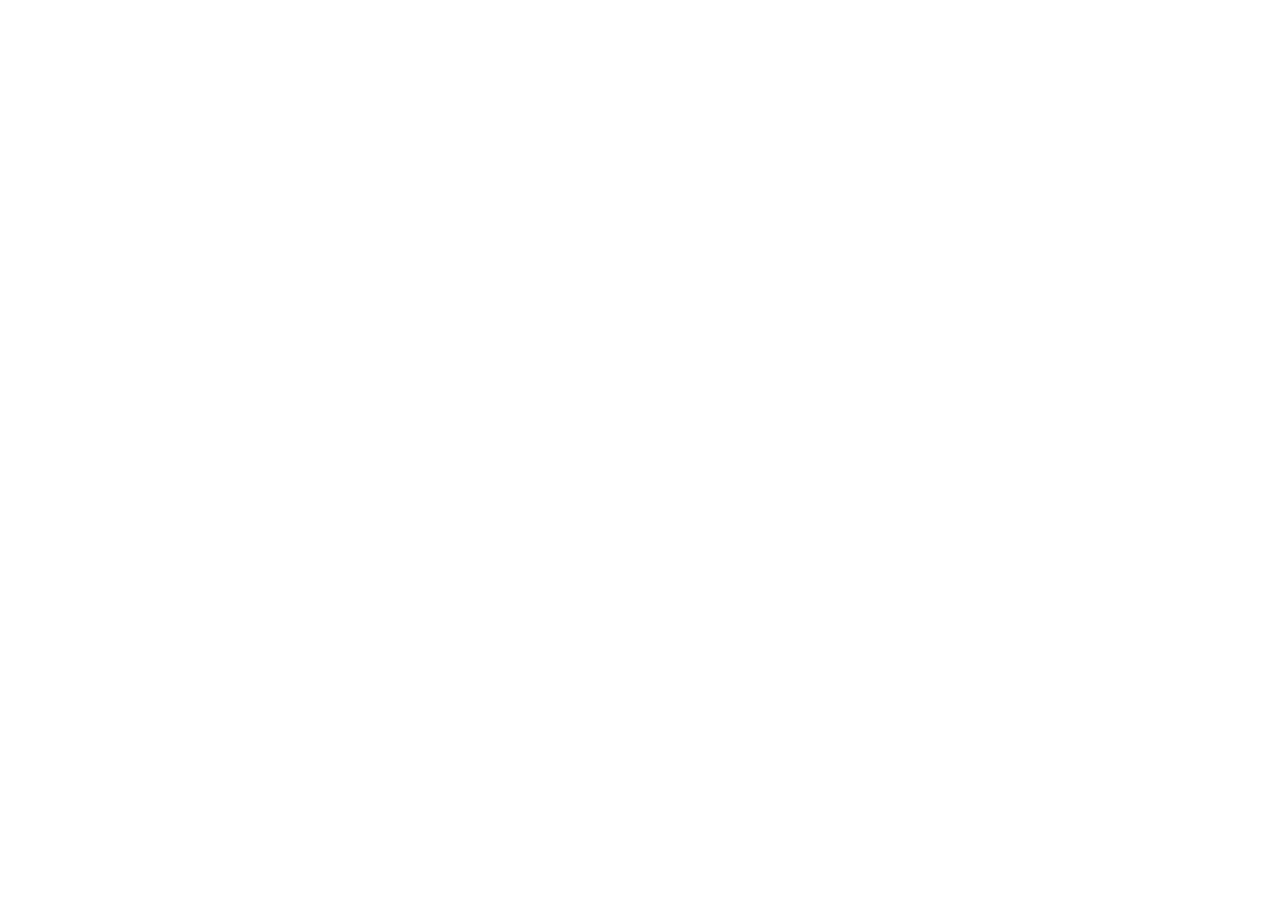
==== index.html @ 51d11a30 "Update index.html" ====
<!DOCTYPE html>

<html>
	<head>
		<meta charset="utf-8">
		<meta http-equiv="refresh" content="0;url=http://140.109.21.185" />
		<title> Kinship Face @ Academia Sinica </title>
	</head>
	<body>
		<h1> </h1>
	</body>
</html>
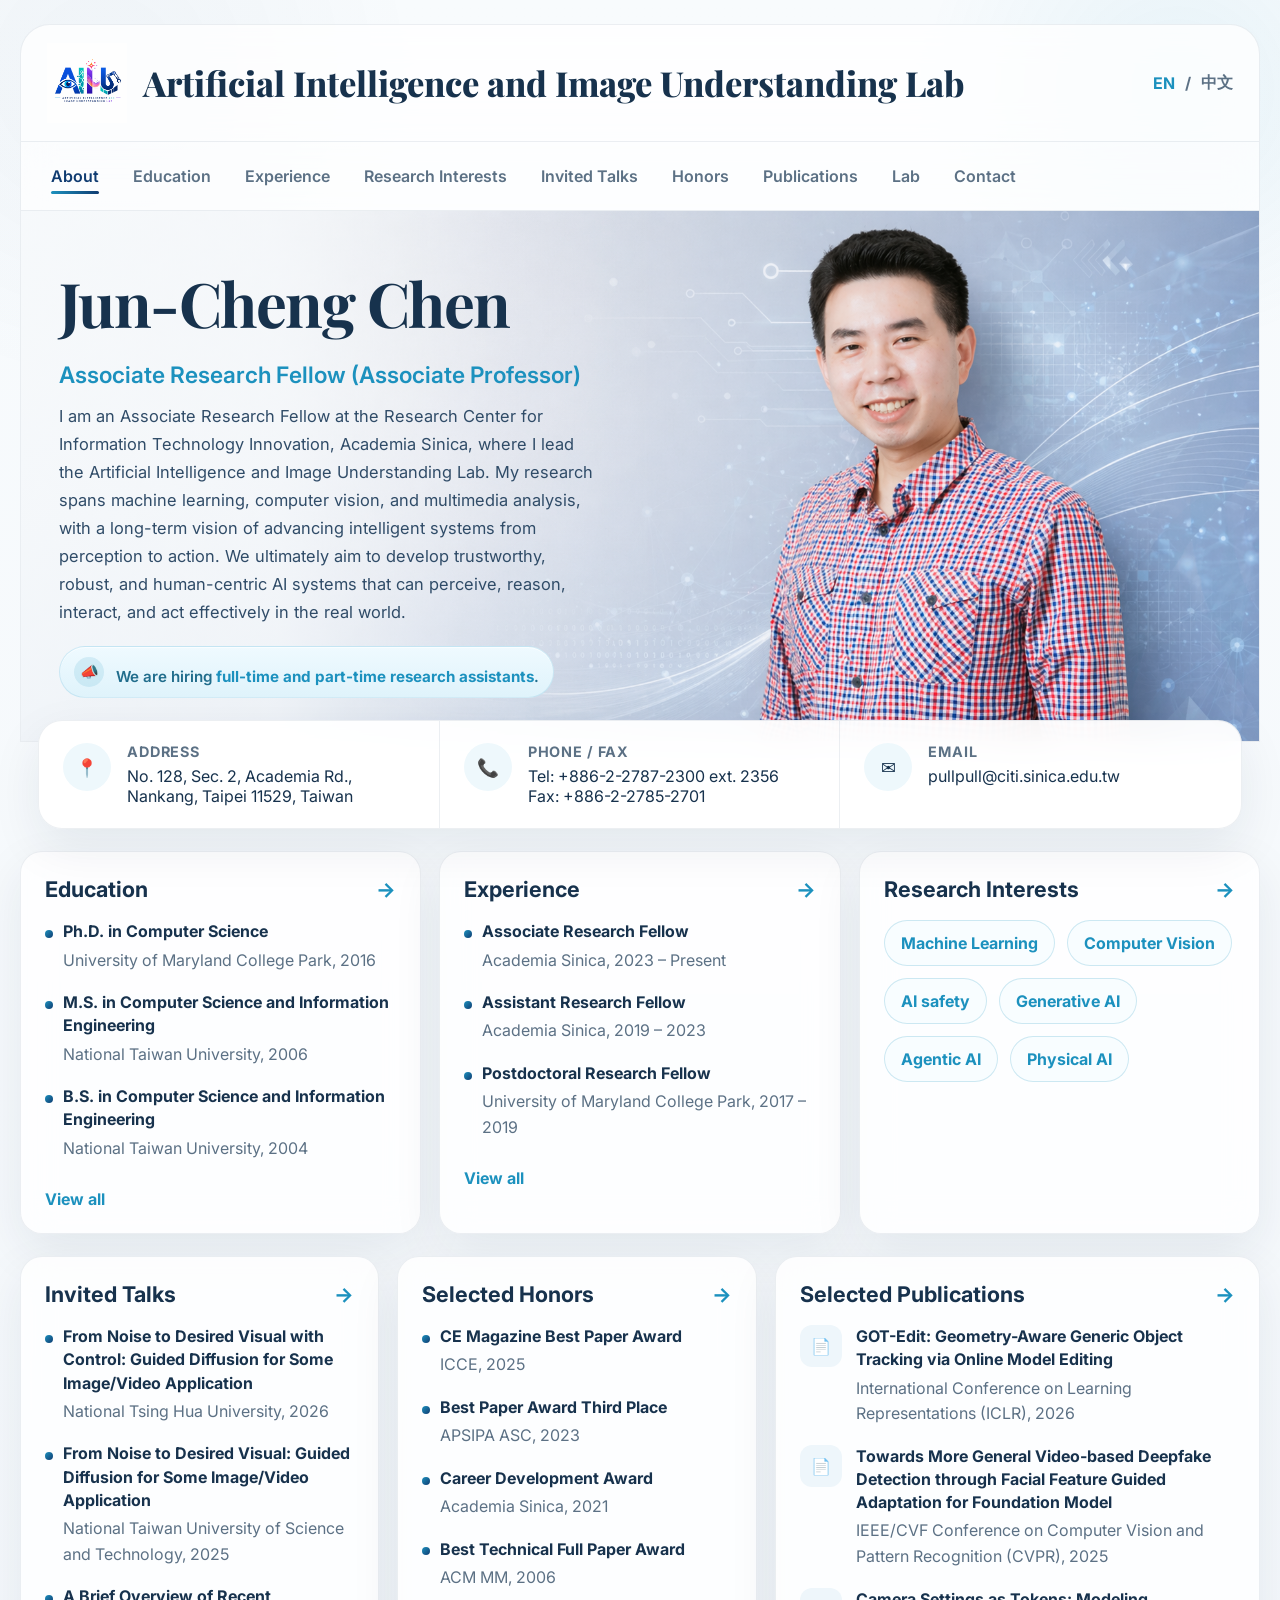
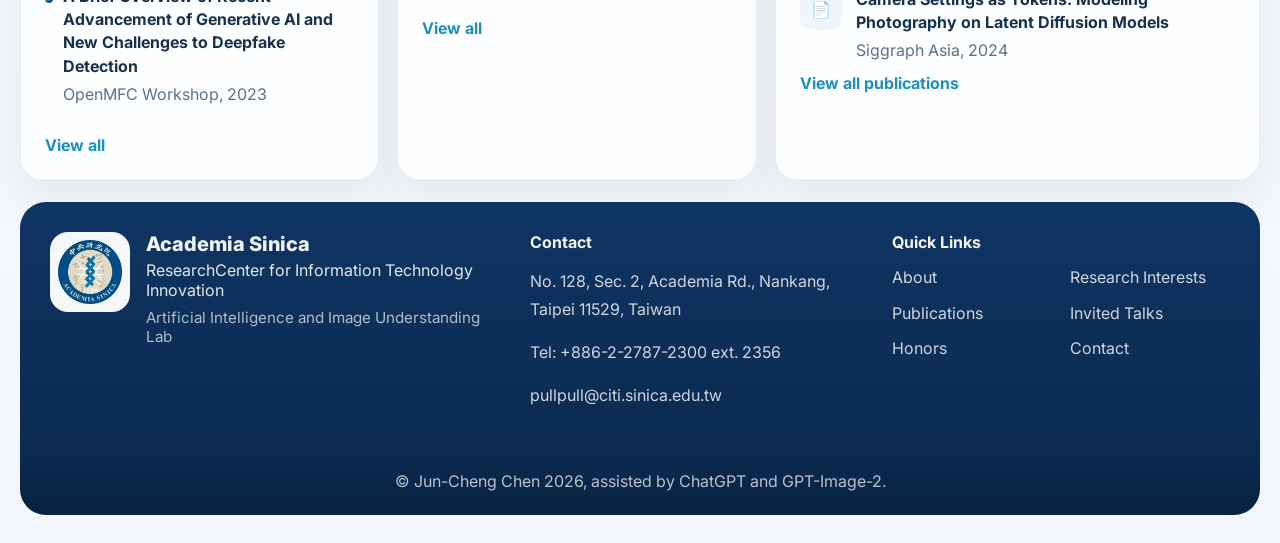
==== commit 09dc9fe0: "Add files via upload" ====
--- a/index.html
+++ b/index.html
@@ -1,12 +1,266 @@
 <!DOCTYPE html>
-
-<html>
-	<head>
-		<meta charset="utf-8">
-		<meta http-equiv="refresh" content="0;url=http://140.109.21.185" />
-		<title> Kinship Face @ Academia Sinica </title>
-	</head>
-	<body>
-		<h1> </h1>
-	</body>
+<html lang="en">
+<head>
+  <meta charset="UTF-8" />
+  <meta name="viewport" content="width=device-width, initial-scale=1.0" />
+  <title>Chen, Jun-Cheng | Academia Sinica</title>
+  <meta name="description" content="Modern academic homepage redesign for Chen, Jun-Cheng, Academia Sinica." />
+  <link rel="preconnect" href="https://fonts.googleapis.com">
+  <link rel="preconnect" href="https://fonts.gstatic.com" crossorigin>
+  <link href="https://fonts.googleapis.com/css2?family=Inter:wght@400;500;600;700;800&family=Playfair+Display:wght@700;800&display=swap" rel="stylesheet">
+  <link rel="stylesheet" href="styles.css" />
+</head>
+<body>
+  <div class="page-bg"></div>
+
+  <div class="site-shell">
+    <header class="topbar">
+      <a class="brand" href="#">
+        <img src="AIIU_logo.png"  alt="Academia Sinica logo" class="brand-logo" />
+        <div class="brand-text">
+          <!-- <div class="brand-title">Jun-Cheng Chen</div> -->
+          <div class="brand-title">Artificial Intelligence and Image Understanding Lab</div>
+        </div>
+      </a>
+
+      <div class="topbar-actions">
+        <div class="lang-switch" aria-label="Language switch">
+          <a href="#" class="active">EN</a>
+          <span>/</span>
+          <a href="#">中文</a>
+        </div>
+      </div>
+    </header>
+
+    <nav class="navbar">
+      <button class="nav-toggle" aria-label="Toggle navigation">☰</button>
+      <div class="nav-links">
+        <a href="#about" class="active">About</a>
+        <a href="#education">Education</a>
+        <a href="#experience">Experience</a>
+        <a href="#research">Research Interests</a>
+        <a href="#talks">Invited Talks</a>
+        <a href="#honors">Honors</a>
+        <a href="#publications">Publications</a>
+        <a href="https://aiiu-lab.github.io/">Lab</a>
+        <a href="#contact">Contact</a>
+      </div>
+    </nav>
+
+    <main>
+      <section id="about" class="hero-banner">
+        <img src="banner.png" alt="Banner portrait of Chen, Jun-Cheng" class="hero-banner-image" />
+          <div class="hero-overlay">
+
+          <h1>Jun-Cheng Chen</h1>
+          <br>
+          <p class="hero-role">Associate Research Fellow (Associate Professor)</p>
+          <p class="hero-text">
+           I am an Associate Research Fellow at the Research Center for Information Technology Innovation, 
+           Academia Sinica, where I lead the Artificial Intelligence and Image Understanding Lab. 
+           My research spans machine learning, computer vision, and multimedia analysis, with a long-term
+            vision of advancing intelligent systems from perception to action. We ultimately aim to develop trustworthy, robust, 
+            and human-centric AI systems that can perceive, reason, interact, and act effectively in the real world.
+          </p>
+           
+          <br>
+          <div class="announcement">
+            <span class="announcement-icon">📣</span>
+            <span>We are hiring <a href="https://www.citi.sinica.edu.tw/main/recruit-assistants" class="more-link">full-time and part-time research assistants</a>.</span>
+          </div>
+          <!--
+          <div class="hero-actions">
+            <a class="btn btn-primary" href="#publications">View Publications</a>
+            <a class="btn btn-secondary" href="#">Download CV</a>
+            <a class="btn btn-secondary" href="#contact">Contact</a>
+          </div>
+         -->
+        </div>
+      </section>
+
+      <section class="contact-strip" id="contact">
+        <div class="contact-item">
+          <div class="icon">📍</div>
+          <div>
+            <div class="contact-label">Address</div>
+            <div>No. 128, Sec. 2, Academia Rd., Nankang, Taipei 11529, Taiwan</div>
+          </div>
+        </div>
+
+        <div class="contact-item">
+          <div class="icon">📞</div>
+          <div>
+            <div class="contact-label">Phone / Fax</div>
+            <div>Tel: +886-2-2787-2300 ext. 2356</div>
+            <div>Fax: +886-2-2785-2701</div>
+          </div>
+        </div>
+
+        <div class="contact-item">
+          <div class="icon">✉️</div>
+          <div>
+            <div class="contact-label">Email</div>
+            <div><a href="mailto:pullpull@citi.sinica.edu.tw">pullpull@citi.sinica.edu.tw</a></div>
+          </div>
+        </div>
+      </section>
+
+      <section class="card-grid three-up">
+        <article class="card" id="education">
+          <div class="card-head">
+            <h2>Education</h2>
+            <span class="card-arrow">→</span>
+          </div>
+          <ul class="timeline">
+            <li><strong>Ph.D. in Computer Science</strong><span>University of Maryland College Park, 2016</span></li>
+            <li><strong>M.S. in Computer Science and Information Engineering</strong><span>National Taiwan University, 2006</span></li>
+            <li><strong>B.S. in Computer Science and Information Engineering</strong><span>National Taiwan University, 2004</span></li>
+          </ul>
+          <a href="https://homepage.citi.sinica.edu.tw/pages/pullpull/education_en.html" class="more-link">View all</a>
+        </article>
+
+        <article class="card" id="experience">
+          <div class="card-head">
+            <h2>Experience</h2>
+            <span class="card-arrow">→</span>
+          </div>
+          <ul class="timeline">
+            <li><strong>Associate Research Fellow</strong><span>Academia Sinica, 2023 – Present</span></li>
+            <li><strong>Assistant Research Fellow</strong><span>Academia Sinica, 2019 – 2023</span></li>
+            <li><strong>Postdoctoral Research Fellow</strong><span>University of Maryland College Park, 2017 – 2019</span></li>
+          </ul>
+          <a href="https://homepage.citi.sinica.edu.tw/pages/pullpull/experience_en.html" class="more-link">View all</a>
+        </article>
+
+        <article class="card" id="research">
+          <div class="card-head">
+            <h2>Research Interests</h2>
+            <span class="card-arrow">→</span>
+          </div>
+          <div class="tag-list">
+            <span class="tag">Machine Learning</span>
+            <span class="tag">Computer Vision</span>
+            <span class="tag">AI safety</span>
+            <span class="tag">Generative AI</span>
+            <span class="tag">Agentic AI</span>
+            <span class="tag">Physical AI</span>
+          </div>
+        </article>
+      </section>
+
+      <section class="card-grid lower-grid">
+        <article class="card" id="talks">
+          <div class="card-head">
+            <h2>Invited Talks</h2>
+            <span class="card-arrow">→</span>
+          </div>
+          <ul class="bullet-list">
+            <li>
+              <strong>From Noise to Desired Visual with Control: Guided Diffusion for Some Image/Video Application</strong>
+              <span>National Tsing Hua University, 2026</span>
+            </li>
+            <li>
+              <strong>From Noise to Desired Visual: Guided Diffusion for Some Image/Video Application</strong>
+              <span>National Taiwan University of Science and Technology, 2025</span>
+            </li>
+            <li>
+              <strong>A Brief Overview of Recent Advancement of Generative AI and New Challenges to Deepfake Detection</strong>
+              <span><a href="https://mfc.nist.gov/OpenMFC2023workshop/#Agenda">OpenMFC Workshop</a>, 2023</span>
+            </li>
+
+          </ul>
+          <a href="https://homepage.citi.sinica.edu.tw/pages/pullpull/invited_talk_en.html" class="more-link">View all</a>
+        </article>
+
+        <article class="card" id="honors">
+          <div class="card-head">
+            <h2>Selected Honors</h2>
+            <span class="card-arrow">→</span>
+          </div>
+          <ul class="bullet-list">
+            <li><strong>CE Magazine Best Paper Award</strong><span>ICCE, 2025</span></li>
+            <li><strong>Best Paper Award Third Place</strong><span>APSIPA ASC, 2023</span></li>
+            <li><strong>Career Development Award</strong><span>Academia Sinica, 2021</span></li>
+            <li><strong>Best Technical Full Paper Award</strong><span>ACM MM, 2006</span></li>
+          </ul>
+          <a href="https://homepage.citi.sinica.edu.tw/pages/pullpull/honors_en.html" class="more-link">View all</a>
+        </article>
+
+        <article class="card wide-card" id="publications">
+          <div class="card-head">
+            <h2>Selected Publications</h2>
+            <span class="card-arrow">→</span>
+          </div>
+
+          <div class="publication-list">
+            <div class="publication">
+              <div class="pub-icon">📄</div>
+              <div>
+                <strong><a href="https://openreview.net/pdf?id=aVa7etWnwF">GOT-Edit: Geometry-Aware Generic Object Tracking via Online Model Editing</a></strong>
+                <span>International Conference on Learning Representations (ICLR), 2026</span>
+              </div>
+            </div>
+
+            <div class="publication">
+              <div class="pub-icon">📄</div>
+              <div>
+                <strong><a href="https://openaccess.thecvf.com/content/CVPR2025/papers/Han_Towards_More_General_Video-based_Deepfake_Detection_through_Facial_Component_Guided_CVPR_2025_paper.pdf">Towards More General Video-based Deepfake Detection through Facial Feature Guided Adaptation for Foundation Model</a></strong>
+                <span>IEEE/CVF Conference on Computer Vision and Pattern Recognition (CVPR), 2025</span>
+              </div>
+            </div>
+
+            <div class="publication">
+              <div class="pub-icon">📄</div>
+              <div>
+                <strong><a href="https://dl.acm.org/doi/pdf/10.1145/3680528.3687635">Camera Settings as Tokens: Modeling Photography on Latent Diffusion Models</a></strong>
+                <span>Siggraph Asia, 2024</span>
+              </div>
+            </div>
+          </div>
+
+          <!--<a href="#" class="more-link">View all publications</a>-->
+          <a href="https://homepage.citi.sinica.edu.tw/pages/pullpull/publications_en.html" class="more-link">View all publications</a>
+        </article>
+      </section>
+    </main>
+
+    <footer class="footer">
+      <div class="footer-brand">
+        <div class="footer-logo-wrap">
+          <img src="academia-sinica-logo.png" alt="Academia Sinica logo" class="footer-logo" />
+        </div>
+        <div>
+          <div class="footer-title">Academia Sinica</div>
+          <div class="footer-subtitle">ResearchCenter for Information Technology Innovation</div>
+          <div class="footer-motto">Artificial Intelligence and Image Understanding Lab</div>
+        </div>
+      </div>
+
+      <div class="footer-col">
+        <h3>Contact</h3>
+        <p>No. 128, Sec. 2, Academia Rd., Nankang, Taipei 11529, Taiwan</p>
+        <p>Tel: +886-2-2787-2300 ext. 2356</p>
+        <p><a href="mailto:pullpull@citi.sinica.edu.tw">pullpull@citi.sinica.edu.tw</a></p>
+      </div>
+
+      
+      <div class="footer-col">
+        <h3>Quick Links</h3>
+        <div class="footer-links">
+          <a href="#about">About</a>
+          <a href="#research">Research Interests</a>
+          <a href="#publications">Publications</a>
+          <a href="#talks">Invited Talks</a>
+          <a href="#honors">Honors</a>
+          <a href="#contact">Contact</a>
+        </div>
+      </div>
+    
+    </footer>
+
+    <div class="copyright">© Jun-Cheng Chen 2026, assisted by ChatGPT and GPT-Image-2.</div>
+  </div>
+
+  <script src="script.js"></script>
+</body>
 </html>
--- a/styles.css
+++ b/styles.css
@@ -0,0 +1,650 @@
+:root {
+  --bg: #f3f7fb;
+  --surface: rgba(255, 255, 255, 0.78);
+  --surface-strong: #ffffff;
+  --text: #17324d;
+  --muted: #5c7185;
+  --line: rgba(18, 55, 94, 0.08);
+  --primary: #103c71;
+  --primary-2: #1c91be;
+  --accent: #e6f7fc;
+  --shadow: 0 18px 50px rgba(15, 41, 68, 0.08);
+  --radius-xl: 30px;
+  --radius-lg: 26px;
+  --radius-md: 20px;
+  --radius-sm: 14px;
+  --max: 1260px;
+}
+
+* { box-sizing: border-box; }
+
+html { scroll-behavior: smooth; }
+
+body {
+  margin: 0;
+  font-family: "Inter", system-ui, sans-serif;
+  color: var(--text);
+  background: linear-gradient(180deg, #f8fbfd 0%, var(--bg) 100%);
+  position: relative;
+}
+
+.page-bg {
+  position: fixed;
+  inset: 0;
+  pointer-events: none;
+  background:
+    radial-gradient(circle at 92% 10%, rgba(28, 145, 190, 0.08), transparent 18%),
+    radial-gradient(circle at 8% 8%, rgba(16, 60, 113, 0.04), transparent 22%);
+}
+
+a {
+  color: inherit;
+  text-decoration: none;
+}
+
+.site-shell {
+  width: min(calc(100% - 40px), var(--max));
+  margin: 24px auto 28px;
+  position: relative;
+  z-index: 1;
+}
+
+.topbar,
+.navbar,
+.contact-strip,
+.card,
+.footer,
+.copyright {
+  backdrop-filter: blur(16px);
+  -webkit-backdrop-filter: blur(16px);
+}
+
+.topbar {
+  display: flex;
+  justify-content: space-between;
+  align-items: center;
+  gap: 24px;
+  padding: 18px 26px;
+  background: var(--surface);
+  border: 1px solid var(--line);
+  border-radius: var(--radius-xl) var(--radius-xl) 0 0;
+}
+
+.brand {
+  display: flex;
+  align-items: center;
+  gap: 16px;
+  min-width: 0;
+}
+
+.brand-logo {
+  width: 80px;
+  height: 80px;
+  object-fit: contain;
+  flex: 0 0 auto;
+}
+
+.brand-title {
+  font-family: "Playfair Display", serif;
+  font-size: clamp(1.8rem, 2.7vw, 2.5rem);
+  font-weight: 800;
+  line-height: 1.05;
+}
+
+.brand-subtitle {
+  margin-top: 4px;
+  color: var(--muted);
+  font-size: 0.98rem;
+}
+
+.topbar-actions {
+  display: flex;
+  align-items: center;
+  gap: 16px;
+}
+
+.lang-switch {
+  display: flex;
+  gap: 10px;
+  align-items: center;
+  color: var(--muted);
+  font-weight: 700;
+}
+
+.lang-switch a.active { color: var(--primary-2); }
+
+.navbar {
+  display: flex;
+  align-items: center;
+  justify-content: space-between;
+  padding: 0 22px;
+  background: rgba(255,255,255,0.72);
+  border-left: 1px solid var(--line);
+  border-right: 1px solid var(--line);
+  border-bottom: 1px solid var(--line);
+}
+
+.nav-toggle {
+  display: none;
+  background: transparent;
+  border: 0;
+  font-size: 1.4rem;
+  cursor: pointer;
+  color: var(--primary);
+  padding: 16px 4px;
+}
+
+.nav-links {
+  display: flex;
+  flex-wrap: wrap;
+  gap: 10px 18px;
+  padding: 10px 0;
+}
+
+.nav-links a {
+  position: relative;
+  padding: 14px 8px;
+  color: var(--muted);
+  font-weight: 600;
+}
+
+.nav-links a:hover,
+.nav-links a.active {
+  color: var(--primary);
+}
+
+.nav-links a.active::after,
+.nav-links a:hover::after {
+  content: "";
+  position: absolute;
+  left: 8px;
+  right: 8px;
+  bottom: 6px;
+  height: 3px;
+  border-radius: 999px;
+  background: linear-gradient(90deg, var(--primary-2), var(--primary));
+}
+
+.hero-banner {
+  position: relative;
+  margin-top: 0;
+  border-left: 1px solid var(--line);
+  border-right: 1px solid var(--line);
+  border-bottom: 1px solid var(--line);
+  background: rgba(255,255,255,0.75);
+  overflow: hidden;
+}
+
+.hero-banner-image {
+  display: block;
+  width: 100%;
+  height: auto;
+}
+
+.hero-overlay {
+  position: absolute;
+  inset: 0;
+  display: flex;
+  flex-direction: column;
+  justify-content: center;
+  width: min(52%, 640px);
+  padding: 36px 38px;
+  background:
+    linear-gradient(90deg, rgba(248,251,253,0.88) 0%, rgba(248,251,253,0.78) 40%, rgba(248,251,253,0.15) 75%, rgba(248,251,253,0) 100%);
+}
+
+.announcement {
+  display: inline-flex;
+  align-items: center;
+  gap: 12px;
+  width: fit-content;
+  background: linear-gradient(180deg, #effaff, #dff3fb);
+  color: #216d8c;
+  padding: 10px 14px;
+  border-radius: 999px;
+  border: 1px solid rgba(28, 145, 190, 0.14);
+  box-shadow: inset 0 1px 0 rgba(255,255,255,0.65);
+  font-weight: 600;
+  font-size: 0.95rem;
+}
+
+.announcement-icon {
+  display: inline-grid;
+  place-items: center;
+  width: 30px;
+  height: 30px;
+  border-radius: 999px;
+  background: rgba(28, 145, 190, 0.12);
+}
+
+.hero-overlay h1 {
+  margin: 18px 0 8px;
+  font-family: "Playfair Display", serif;
+  font-size: clamp(2.2rem, 4.8vw, 4.6rem);
+  line-height: 0.98;
+  letter-spacing: -0.025em;
+}
+
+.hero-role {
+  margin: 0 0 14px;
+  color: var(--primary-2);
+  font-size: clamp(1.02rem, 2vw, 1.42rem);
+  font-weight: 600;
+}
+
+.hero-text {
+  margin: 0;
+  max-width: 540px;
+  color: #304c68;
+  font-size: 1.03rem;
+  line-height: 1.7;
+}
+
+.hero-actions {
+  display: flex;
+  flex-wrap: wrap;
+  gap: 14px;
+  margin-top: 24px;
+}
+
+.btn {
+  display: inline-flex;
+  align-items: center;
+  justify-content: center;
+  min-width: 160px;
+  padding: 13px 18px;
+  border-radius: var(--radius-sm);
+  font-weight: 700;
+  transition: transform 0.16s ease, box-shadow 0.16s ease;
+}
+
+.btn:hover { transform: translateY(-2px); }
+
+.btn-primary {
+  color: #fff;
+  background: linear-gradient(135deg, var(--primary), #0b2f59);
+  box-shadow: 0 10px 24px rgba(16, 60, 113, 0.25);
+}
+
+.btn-secondary {
+  color: var(--primary-2);
+  background: rgba(255,255,255,0.86);
+  border: 1px solid rgba(28, 145, 190, 0.16);
+}
+
+.contact-strip {
+  display: grid;
+  grid-template-columns: repeat(3, 1fr);
+  gap: 0;
+  margin: -22px 18px 0;
+  position: relative;
+  z-index: 5;
+  background: rgba(255,255,255,0.95);
+  border: 1px solid var(--line);
+  border-radius: 24px;
+  box-shadow: var(--shadow);
+  overflow: hidden;
+}
+
+.contact-item {
+  display: flex;
+  gap: 16px;
+  align-items: flex-start;
+  padding: 22px 24px;
+  border-right: 1px solid var(--line);
+}
+
+.contact-item:last-child { border-right: 0; }
+
+.icon {
+  display: inline-grid;
+  place-items: center;
+  width: 48px;
+  height: 48px;
+  flex: 0 0 48px;
+  border-radius: 999px;
+  background: #eef8fc;
+  font-size: 1.1rem;
+}
+
+.contact-label {
+  margin-bottom: 6px;
+  color: var(--muted);
+  font-weight: 700;
+  font-size: 0.9rem;
+  text-transform: uppercase;
+  letter-spacing: 0.06em;
+}
+
+.card-grid {
+  display: grid;
+  gap: 18px;
+  margin-top: 22px;
+}
+
+.three-up { grid-template-columns: repeat(3, 1fr); }
+.lower-grid { grid-template-columns: 1fr 1fr 1.35fr; }
+
+.card {
+  background: rgba(255,255,255,0.82);
+  border: 1px solid var(--line);
+  border-radius: 22px;
+  padding: 24px;
+  box-shadow: var(--shadow);
+}
+
+.card-head {
+  display: flex;
+  justify-content: space-between;
+  align-items: center;
+  margin-bottom: 18px;
+}
+
+.card h2 {
+  margin: 0;
+  font-size: 1.35rem;
+}
+
+.card-arrow {
+  color: var(--primary-2);
+  font-size: 1.3rem;
+  font-weight: 700;
+}
+
+.timeline,
+.bullet-list {
+  list-style: none;
+  padding: 0;
+  margin: 0;
+}
+
+.timeline li,
+.bullet-list li {
+  position: relative;
+  padding-left: 18px;
+  margin-bottom: 18px;
+}
+
+.timeline li::before,
+.bullet-list li::before {
+  content: "";
+  position: absolute;
+  left: 0;
+  top: 0.62rem;
+  width: 8px;
+  height: 8px;
+  border-radius: 999px;
+  background: linear-gradient(135deg, var(--primary-2), var(--primary));
+}
+
+.timeline strong,
+.bullet-list strong,
+.publication strong {
+  display: block;
+  font-size: 1rem;
+  line-height: 1.45;
+}
+
+.timeline span,
+.bullet-list span,
+.publication span {
+  display: block;
+  margin-top: 4px;
+  color: var(--muted);
+  line-height: 1.6;
+}
+
+.tag-list {
+  display: flex;
+  flex-wrap: wrap;
+  gap: 12px;
+}
+
+.tag {
+  display: inline-flex;
+  align-items: center;
+  padding: 12px 16px;
+  border-radius: 999px;
+  border: 1px solid rgba(28, 145, 190, 0.2);
+  background: #f8fdff;
+  color: var(--primary-2);
+  font-weight: 700;
+}
+
+.more-link {
+  display: inline-block;
+  margin-top: 10px;
+  color: var(--primary-2);
+  font-weight: 700;
+}
+
+.publication-list {
+  display: grid;
+  gap: 18px;
+}
+
+.publication {
+  display: grid;
+  grid-template-columns: 42px 1fr;
+  gap: 14px;
+  align-items: start;
+}
+
+.pub-icon {
+  display: grid;
+  place-items: center;
+  width: 42px;
+  height: 42px;
+  border-radius: 12px;
+  background: #eef6fb;
+}
+
+.footer {
+  display: grid;
+  grid-template-columns: 1.35fr 1fr 1fr;
+  gap: 24px;
+  margin-top: 22px;
+  padding: 30px;
+  background: linear-gradient(180deg, #0f3563, #0a2a50);
+  color: rgba(255,255,255,0.94);
+  border-radius: 26px 26px 0 0;
+}
+
+.footer-brand {
+  display: flex;
+  gap: 16px;
+  align-items: flex-start;
+}
+
+.footer-logo-wrap {
+  width: 80px;
+  height: 80px;
+  display: grid;
+  place-items: center;
+  border-radius: 18px;
+  background: rgba(255,255,255,0.96);
+  padding: 8px;
+  flex: 0 0 auto;
+}
+
+.footer-logo {
+  width: 100%;
+  height: 100%;
+  object-fit: contain;
+}
+
+.footer-title {
+  font-size: 1.25rem;
+  font-weight: 800;
+}
+
+.footer-subtitle {
+  margin-top: 4px;
+  opacity: 0.94;
+}
+
+.footer-motto {
+  margin-top: 8px;
+  font-size: 0.95rem;
+  opacity: 0.72;
+}
+
+.footer-col h3 {
+  margin-top: 0;
+  margin-bottom: 12px;
+  font-size: 1rem;
+}
+
+.footer-col p,
+.footer-links a {
+  color: rgba(255,255,255,0.8);
+  line-height: 1.7;
+}
+
+.footer-links {
+  display: grid;
+  grid-template-columns: repeat(2, minmax(0,1fr));
+  gap: 8px 18px;
+}
+
+.copyright {
+  padding: 16px 26px 24px;
+  text-align: center;
+  background: linear-gradient(180deg, #0a2a50, #082240);
+  color: rgba(255,255,255,0.72);
+  border-radius: 0 0 26px 26px;
+}
+
+@media (max-width: 1120px) {
+  .hero-overlay {
+    width: min(58%, 620px);
+    padding: 26px 28px;
+  }
+
+  .contact-strip,
+  .three-up,
+  .lower-grid,
+  .footer {
+    grid-template-columns: 1fr;
+  }
+
+  .contact-item {
+    border-right: 0;
+    border-bottom: 1px solid var(--line);
+  }
+
+  .contact-item:last-child { border-bottom: 0; }
+}
+
+@media (max-width: 860px) {
+  .topbar {
+    align-items: flex-start;
+    flex-direction: column;
+  }
+
+  .hero-banner {
+    min-height: 540px;
+  }
+
+  .hero-banner-image {
+    width: 100%;
+    height: 540px;
+    object-fit: cover;
+    object-position: 76% center;
+  }
+
+  .hero-overlay {
+    width: 100%;
+    padding: 24px 22px;
+    justify-content: flex-start;
+    background:
+      linear-gradient(180deg, rgba(248,251,253,0.94) 0%, rgba(248,251,253,0.84) 55%, rgba(248,251,253,0.20) 100%);
+  }
+
+  .hero-text {
+    max-width: 100%;
+  }
+}
+
+@media (max-width: 760px) {
+  .site-shell {
+    width: min(calc(100% - 18px), var(--max));
+    margin-top: 10px;
+  }
+
+  .topbar {
+    padding: 18px 18px 16px;
+    border-radius: 22px 22px 0 0;
+  }
+
+  .brand {
+    align-items: flex-start;
+  }
+
+  .brand-logo {
+    width: 54px;
+    height: 54px;
+  }
+
+  .navbar {
+    padding: 0 14px;
+  }
+
+  .nav-toggle { display: block; }
+
+  .nav-links {
+    display: none;
+    width: 100%;
+    padding-bottom: 12px;
+    flex-direction: column;
+    gap: 2px;
+  }
+
+  .nav-links.open { display: flex; }
+
+  .hero-banner {
+    min-height: 560px;
+  }
+
+  .hero-banner-image {
+    height: 560px;
+    object-position: 78% center;
+  }
+
+  .announcement {
+    font-size: 0.87rem;
+  }
+
+  .hero-overlay h1 {
+    font-size: 2.45rem;
+  }
+
+  .hero-role {
+    font-size: 1.02rem;
+  }
+
+  .hero-text {
+    font-size: 0.98rem;
+  }
+
+  .btn {
+    min-width: 145px;
+  }
+
+  .contact-strip {
+    margin: -16px 8px 0;
+    border-radius: 20px;
+  }
+
+  .card {
+    padding: 20px;
+  }
+
+  .footer {
+    border-radius: 20px 20px 0 0;
+  }
+
+  .copyright {
+    border-radius: 0 0 20px 20px;
+  }
+}
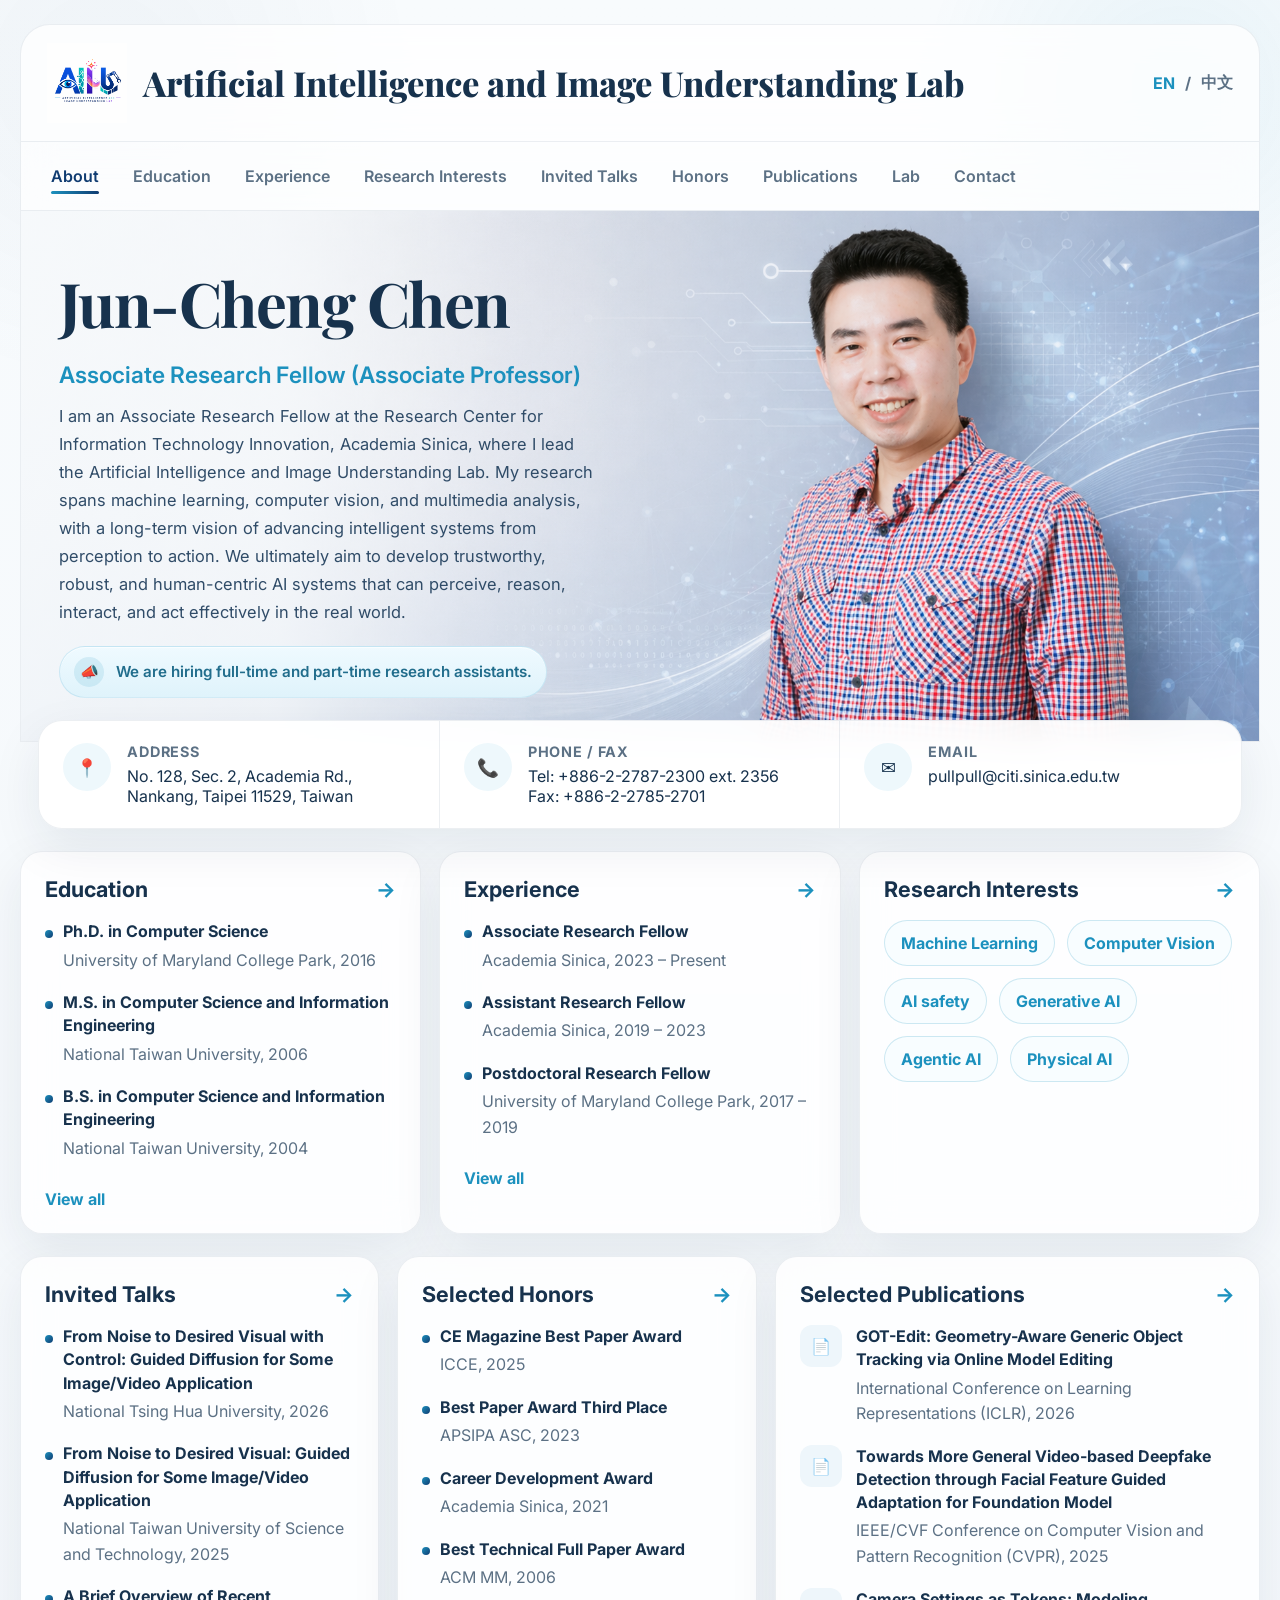
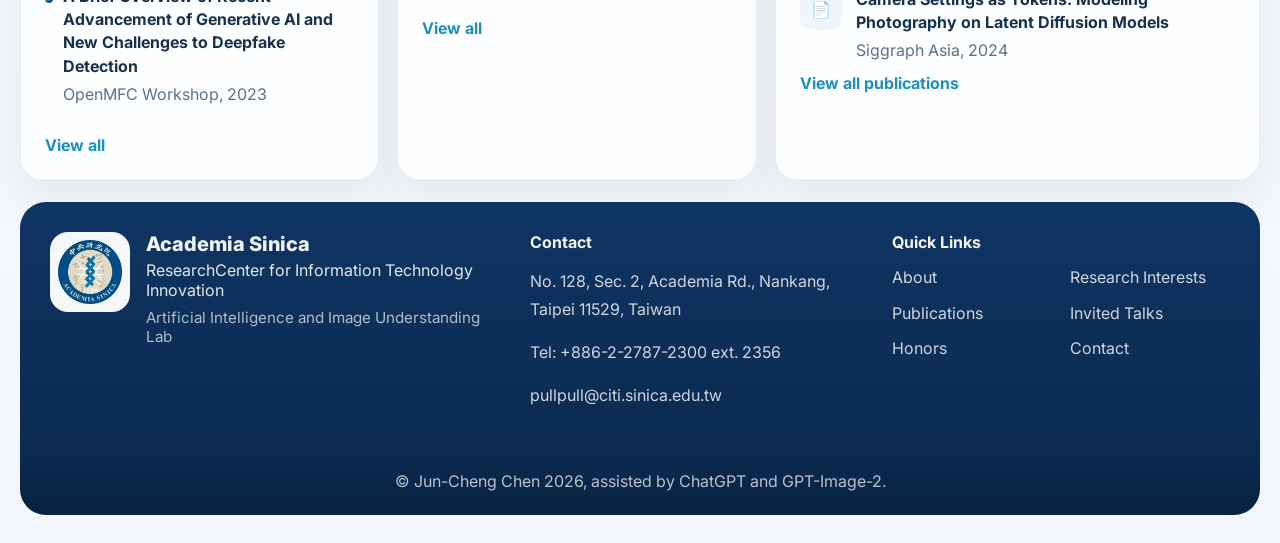
==== commit 9f767d77: "Update index.html" ====
--- a/index.html
+++ b/index.html
@@ -66,7 +66,7 @@
           <br>
           <div class="announcement">
             <span class="announcement-icon">📣</span>
-            <span>We are hiring <a href="https://www.citi.sinica.edu.tw/main/recruit-assistants" class="more-link">full-time and part-time research assistants</a>.</span>
+            <span>We are hiring <a href="https://www.citi.sinica.edu.tw/main/recruit-assistants"><u></u>full-time and part-time research assistants</u></a>.</span>
           </div>
           <!--
           <div class="hero-actions">
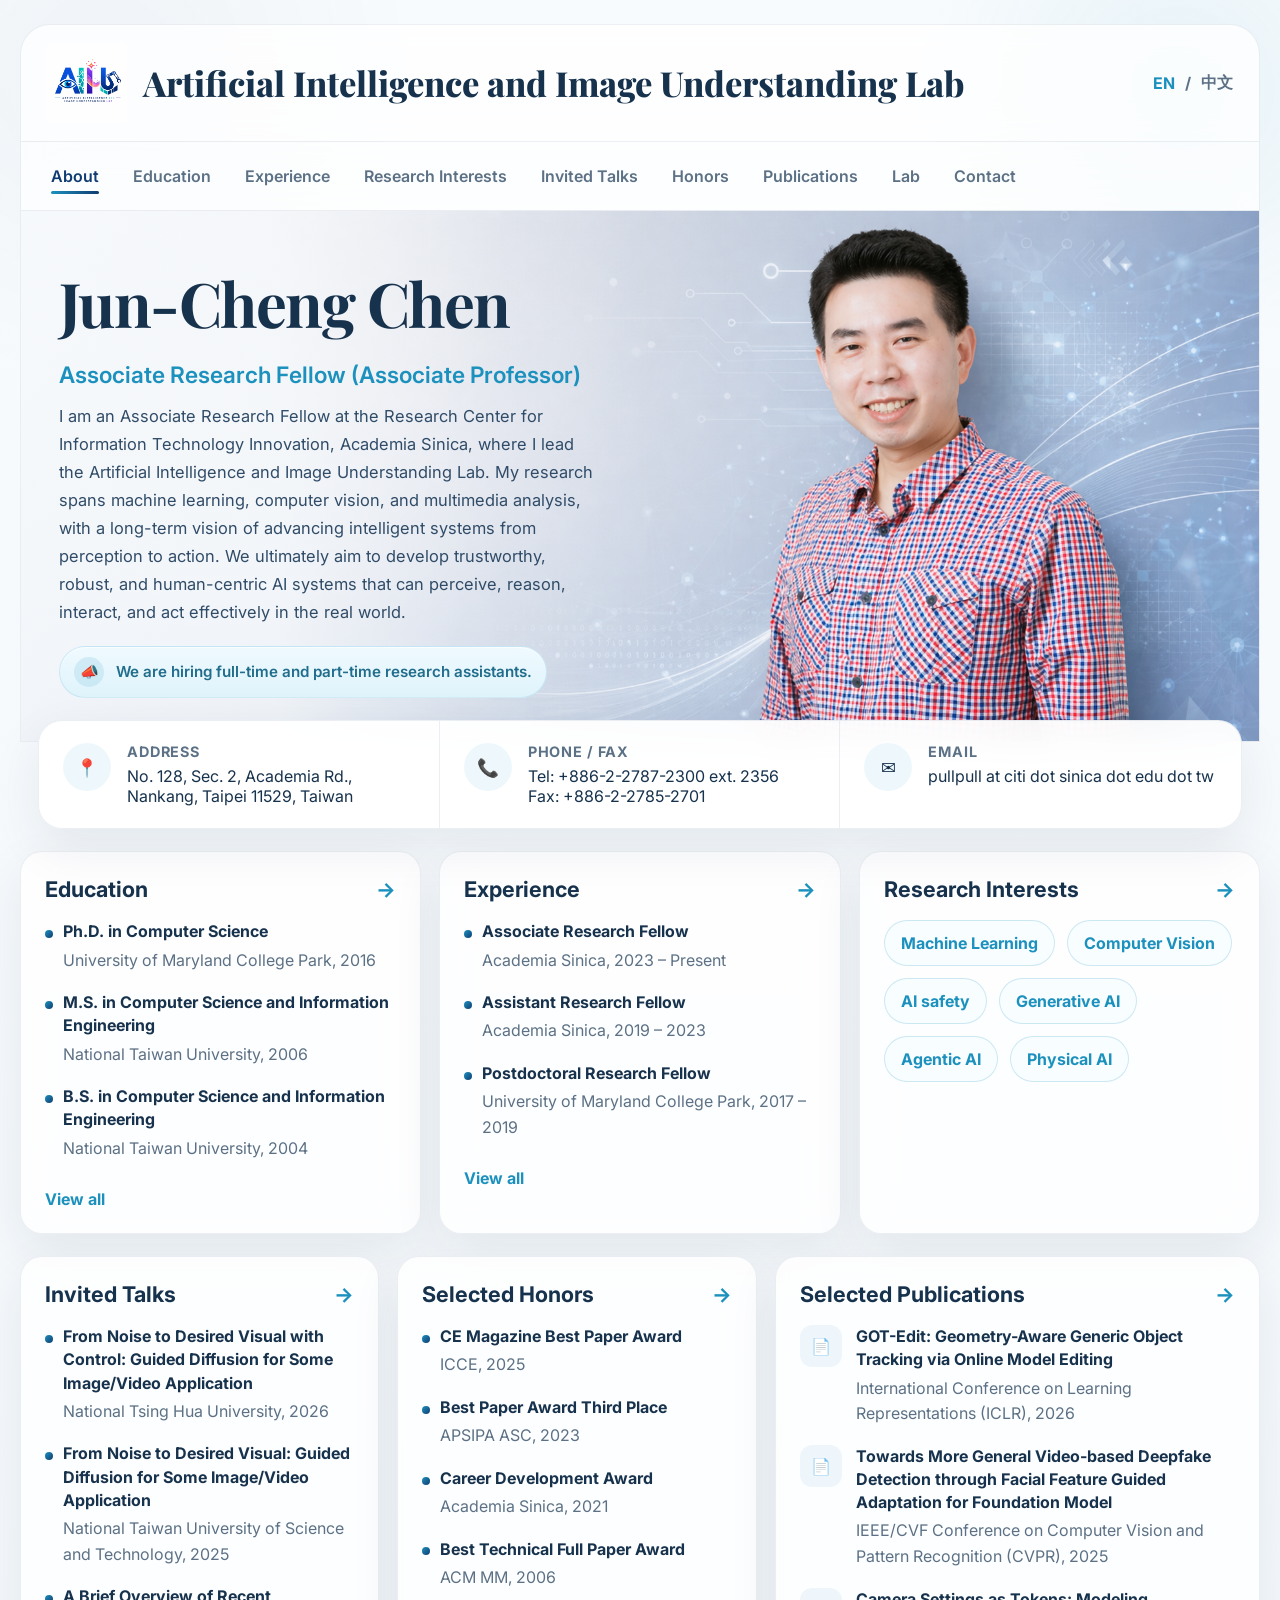
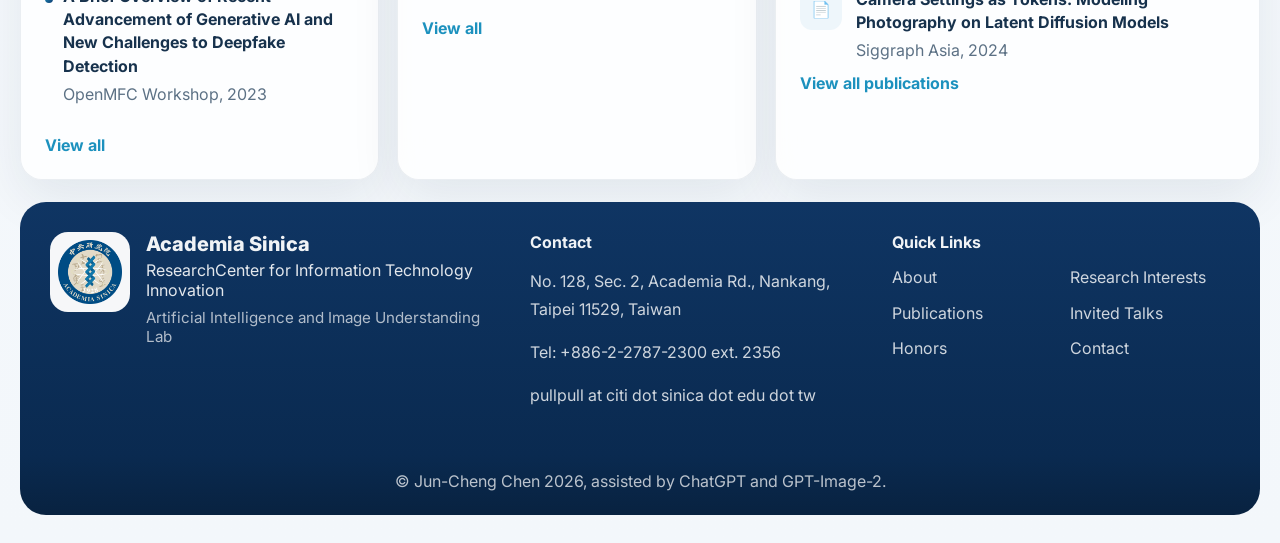
==== commit 17b0d674: "Obfuscate email address in contact section" ====
--- a/index.html
+++ b/index.html
@@ -100,7 +100,7 @@
           <div class="icon">✉️</div>
           <div>
             <div class="contact-label">Email</div>
-            <div><a href="mailto:pullpull@citi.sinica.edu.tw">pullpull@citi.sinica.edu.tw</a></div>
+            <div><a href="#">pullpull at citi dot sinica dot edu dot tw</a></div>
           </div>
         </div>
       </section>
@@ -240,7 +240,7 @@
         <h3>Contact</h3>
         <p>No. 128, Sec. 2, Academia Rd., Nankang, Taipei 11529, Taiwan</p>
         <p>Tel: +886-2-2787-2300 ext. 2356</p>
-        <p><a href="mailto:pullpull@citi.sinica.edu.tw">pullpull@citi.sinica.edu.tw</a></p>
+        <p><a href="#">pullpull at citi dot sinica dot edu dot tw</a></p>
       </div>
 
       
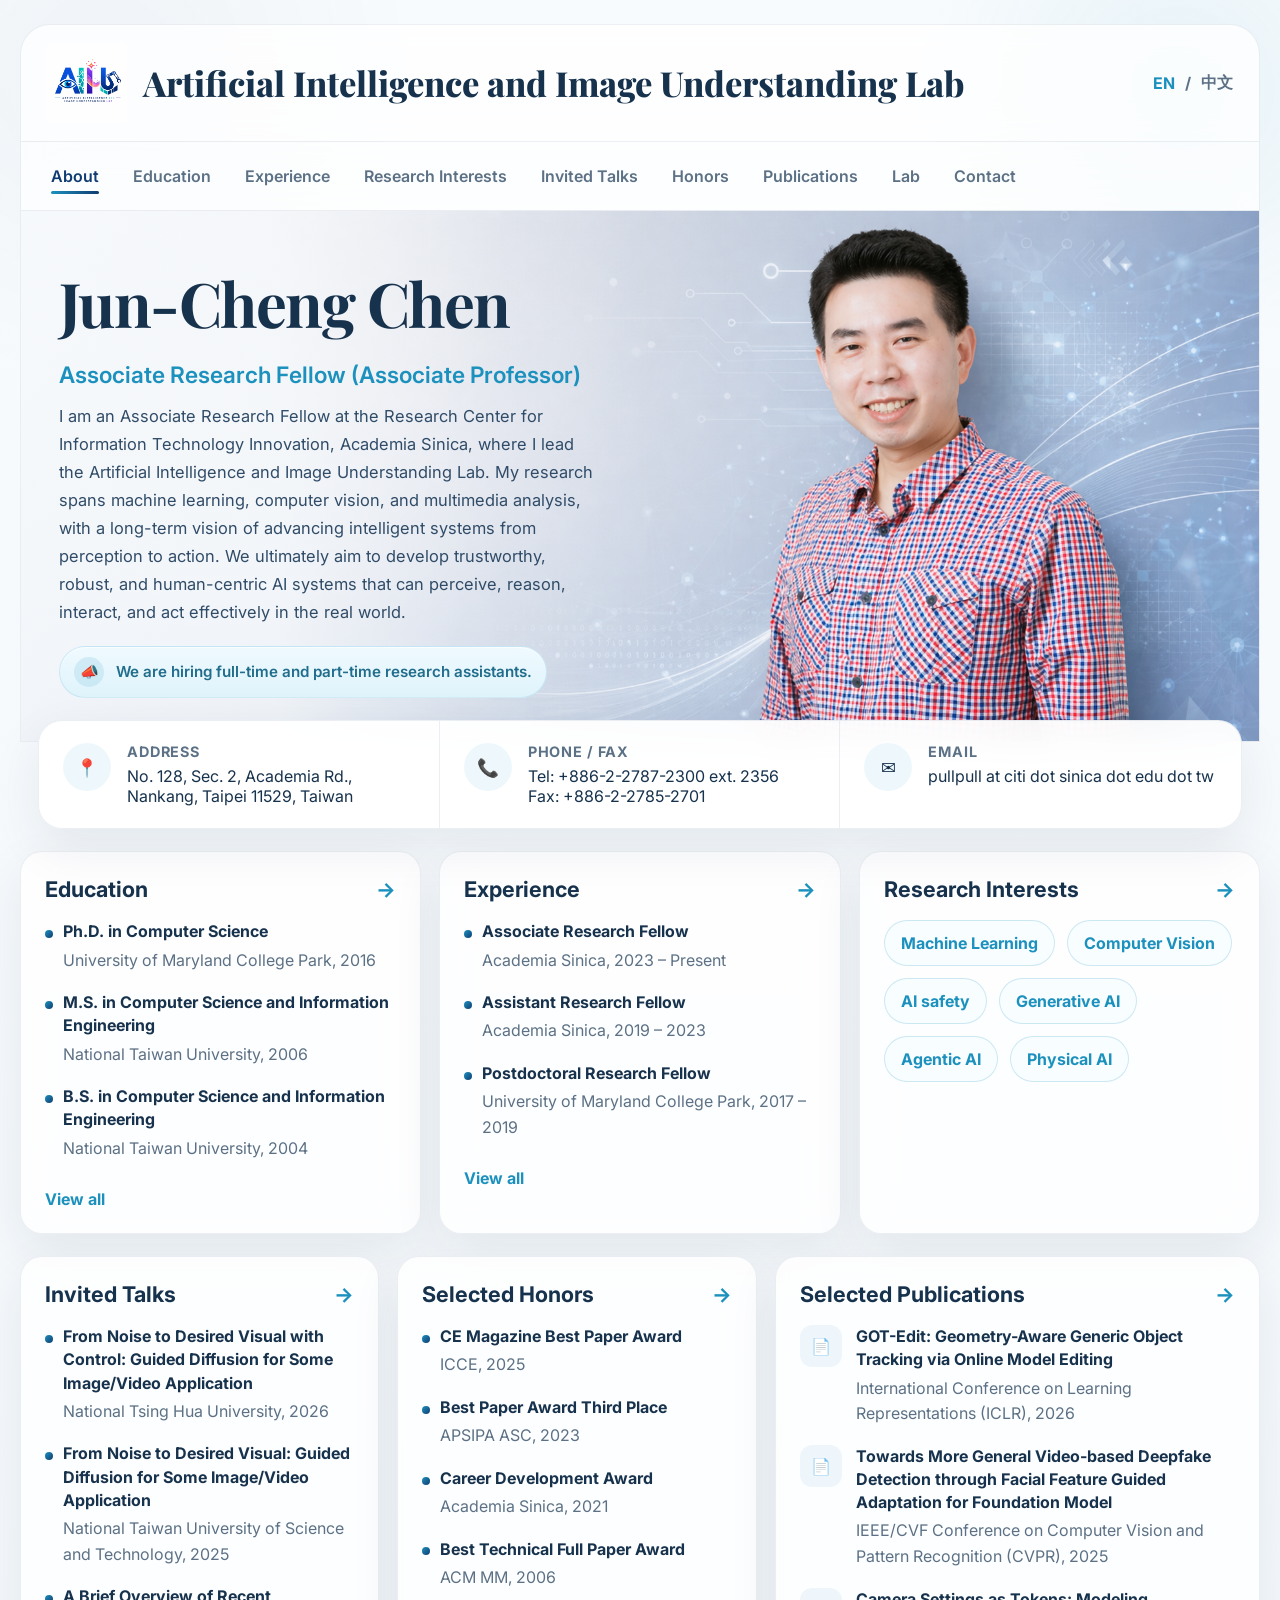
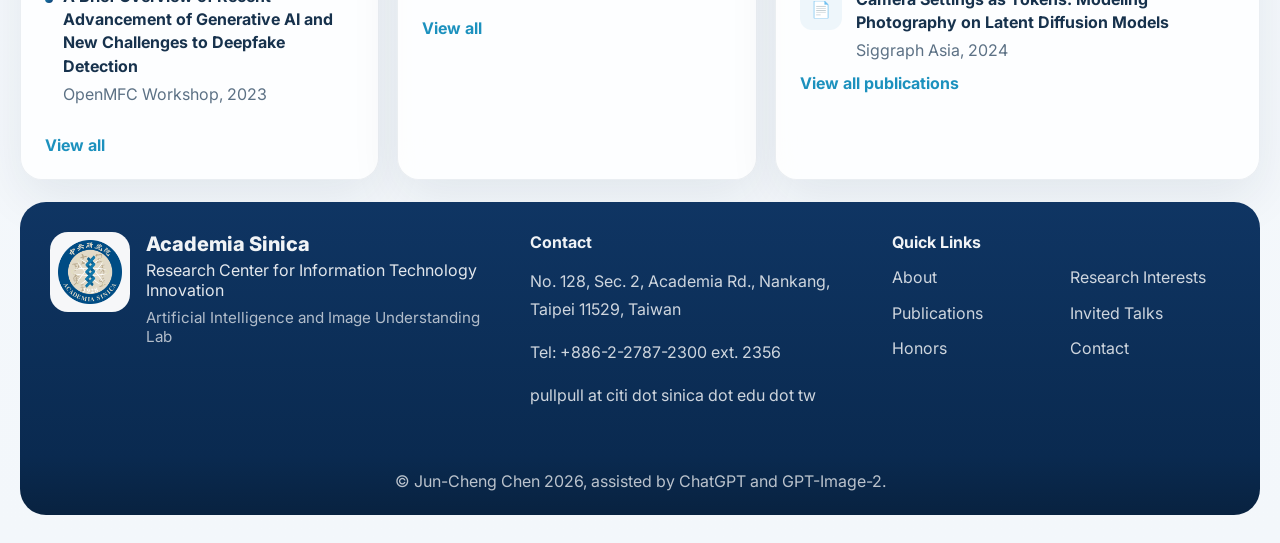
==== commit dd380a5c: "Update index.html" ====
--- a/index.html
+++ b/index.html
@@ -231,7 +231,7 @@
         </div>
         <div>
           <div class="footer-title">Academia Sinica</div>
-          <div class="footer-subtitle">ResearchCenter for Information Technology Innovation</div>
+          <div class="footer-subtitle">Research Center for Information Technology Innovation</div>
           <div class="footer-motto">Artificial Intelligence and Image Understanding Lab</div>
         </div>
       </div>
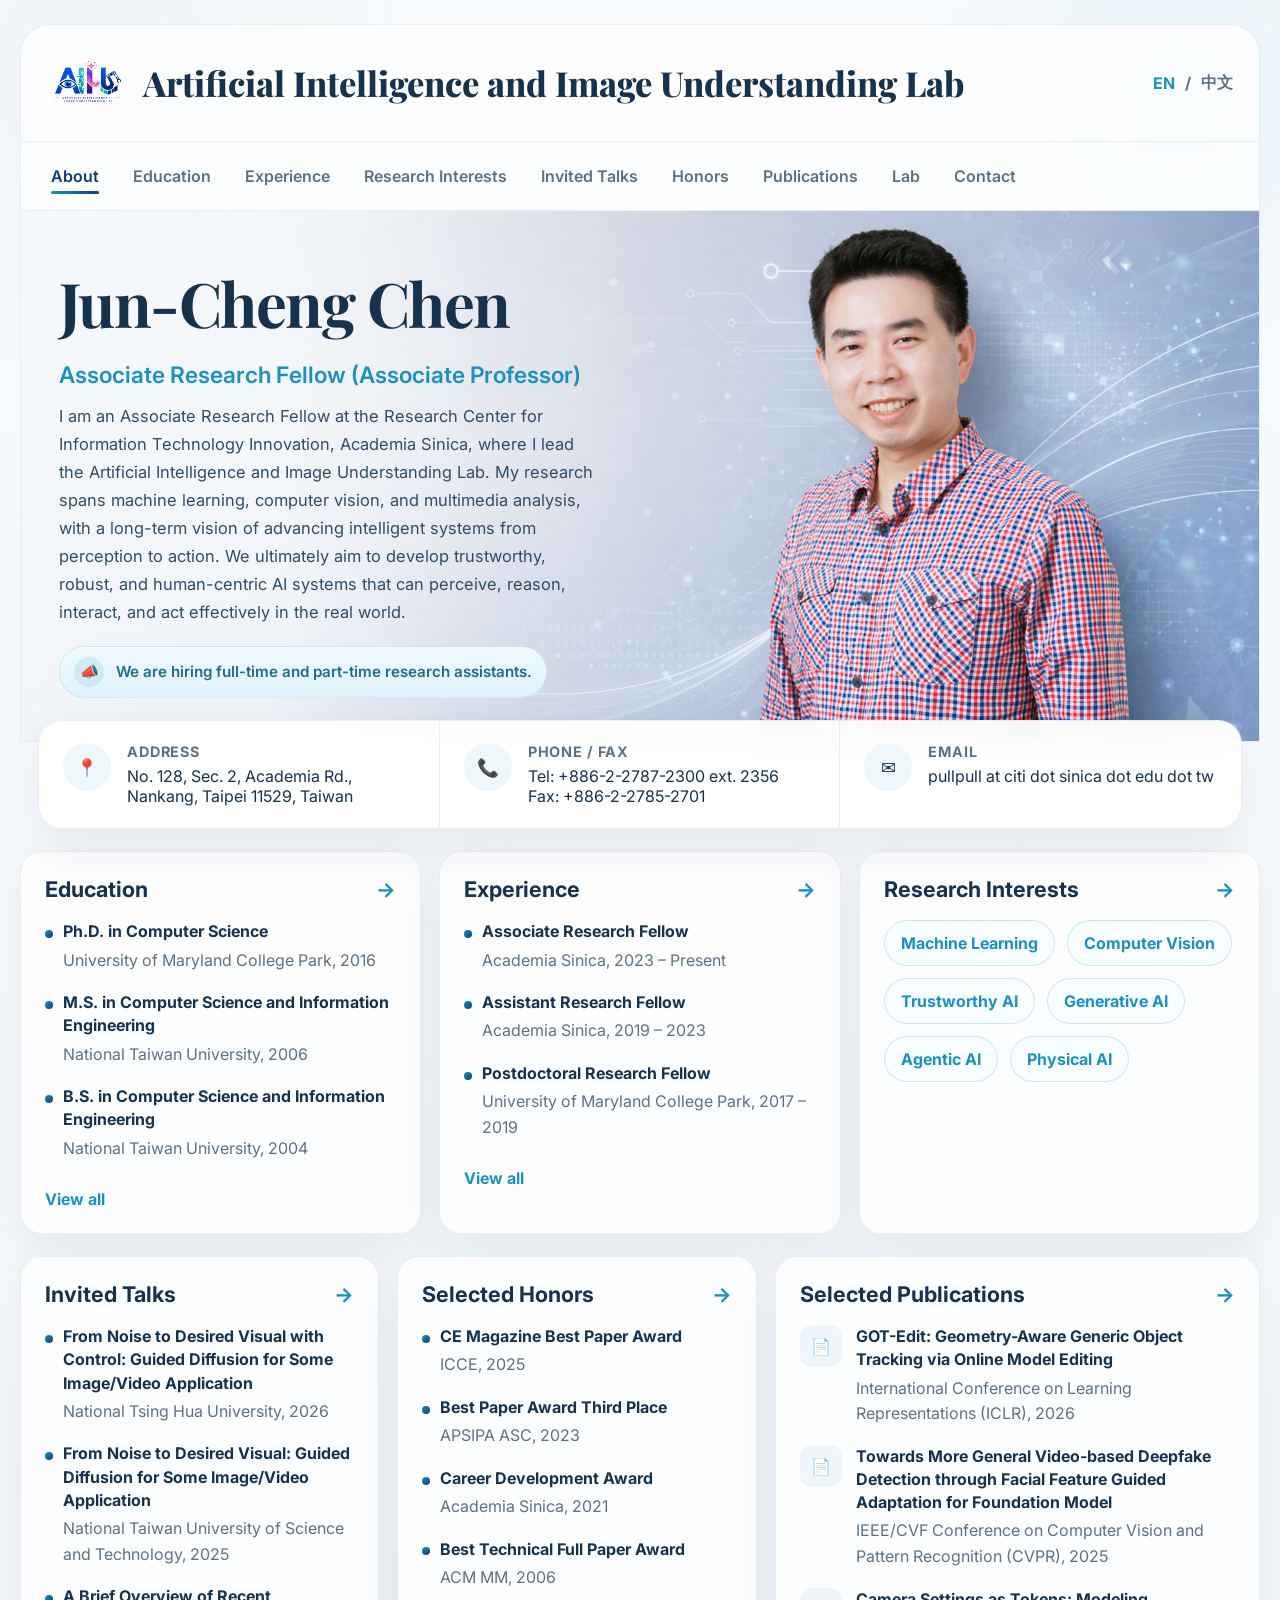
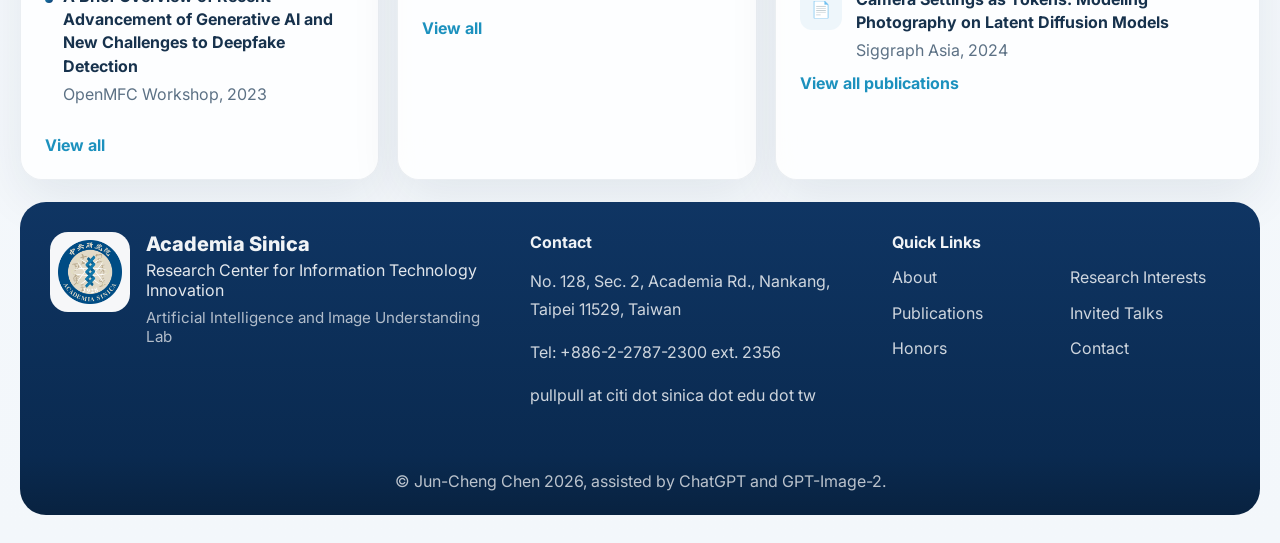
==== commit 558f5a1d: "Replace 'AI safety' tag with 'Trustworthy AI'" ====
--- a/index.html
+++ b/index.html
@@ -140,7 +140,7 @@
           <div class="tag-list">
             <span class="tag">Machine Learning</span>
             <span class="tag">Computer Vision</span>
-            <span class="tag">AI safety</span>
+            <span class="tag">Trustworthy AI</span>
             <span class="tag">Generative AI</span>
             <span class="tag">Agentic AI</span>
             <span class="tag">Physical AI</span>
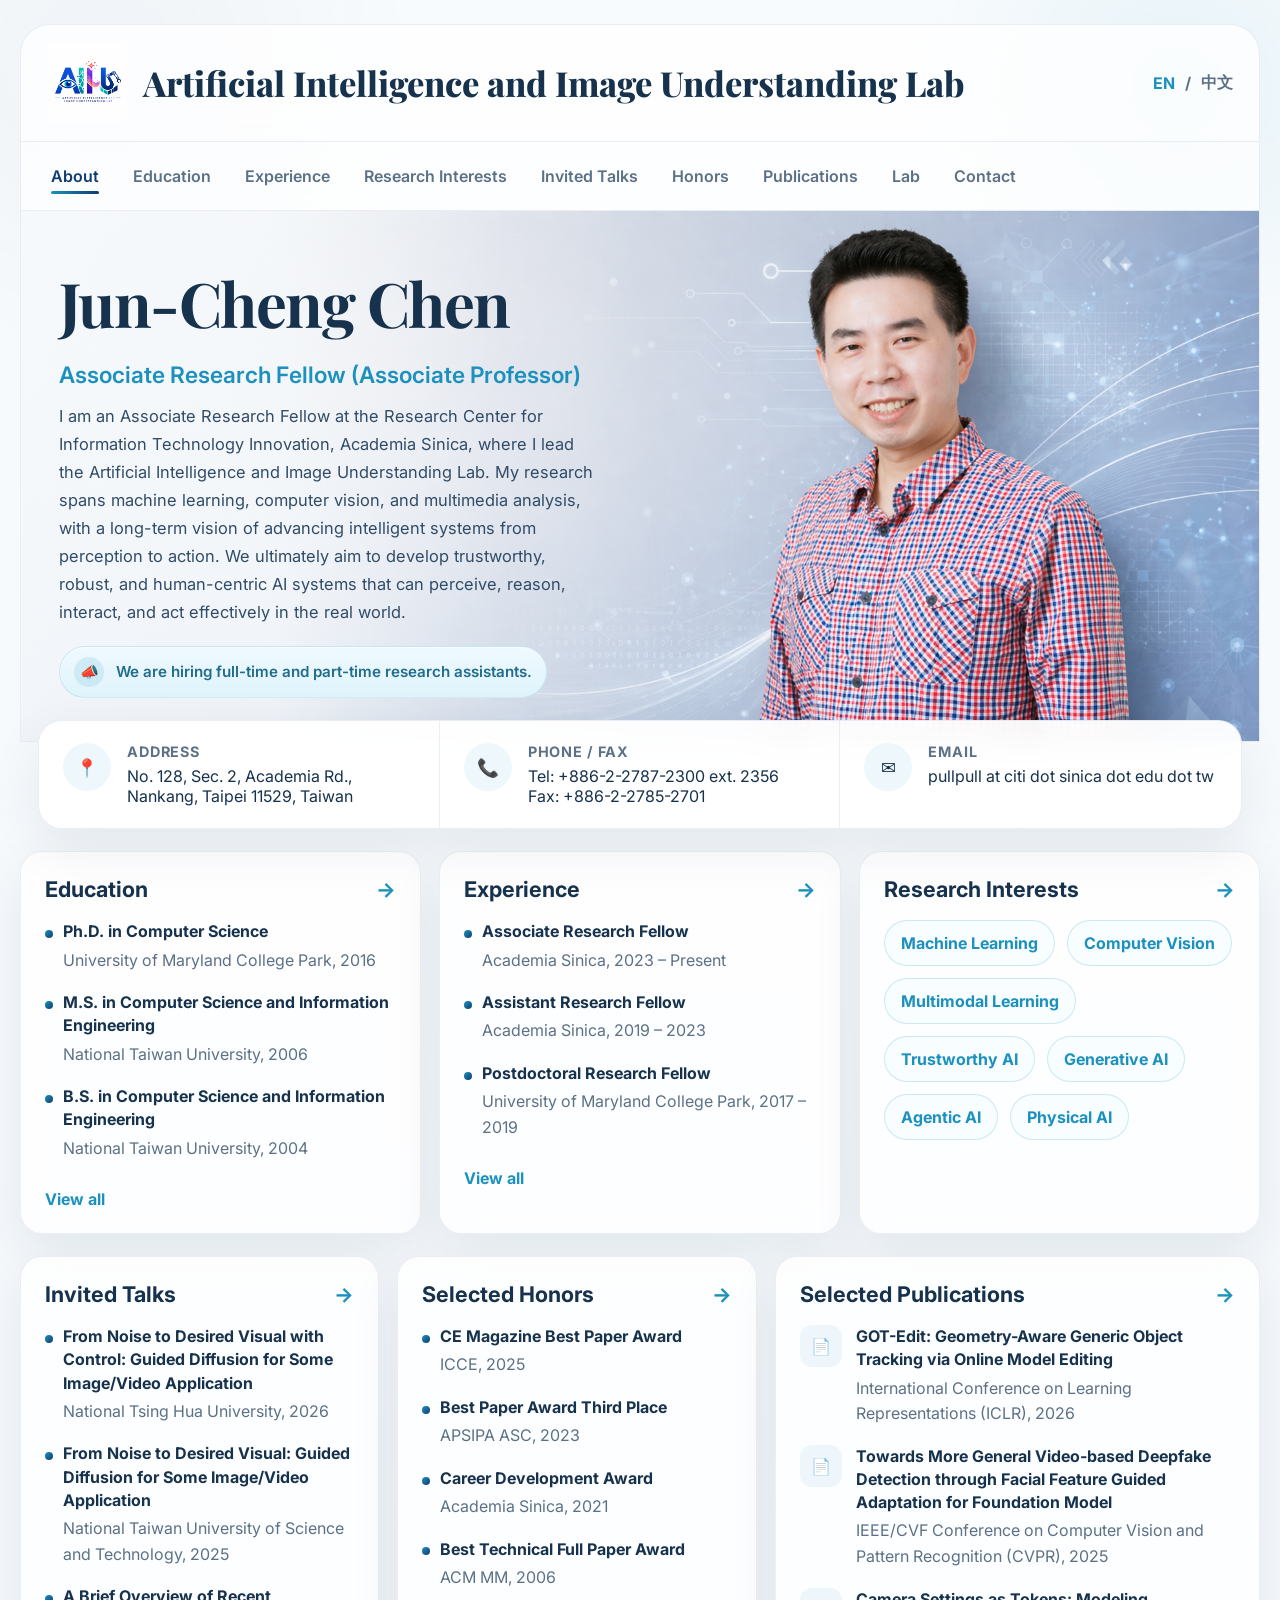
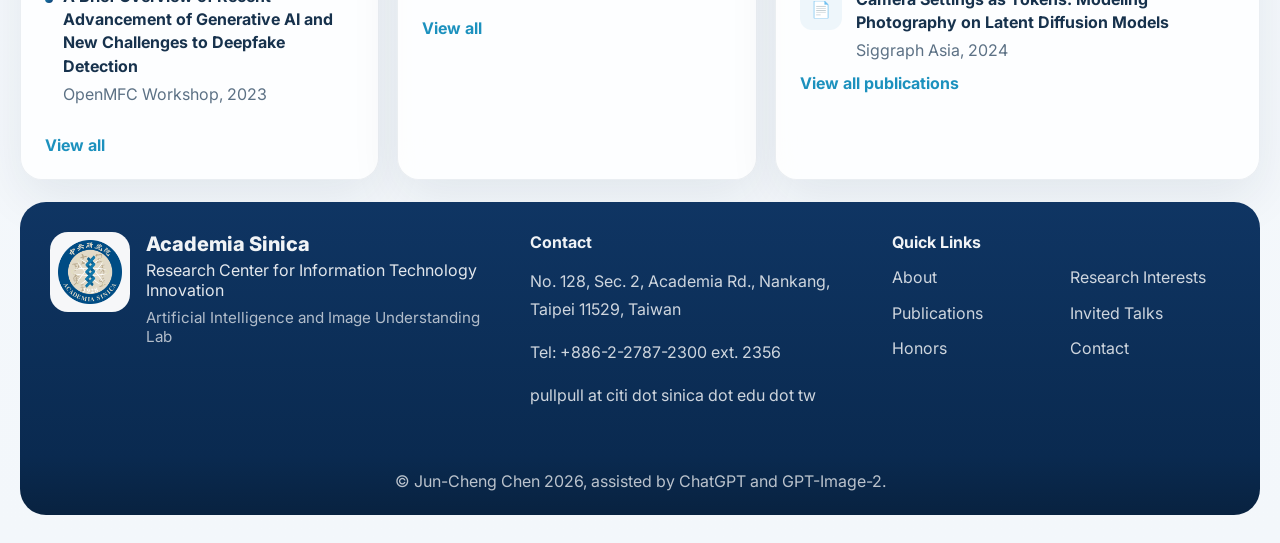
==== commit aef09aa4: "Add 'Multimodal Learning' tag to tag list" ====
--- a/index.html
+++ b/index.html
@@ -140,6 +140,7 @@
           <div class="tag-list">
             <span class="tag">Machine Learning</span>
             <span class="tag">Computer Vision</span>
+            <span class="tag">Multimodal Learning</span>
             <span class="tag">Trustworthy AI</span>
             <span class="tag">Generative AI</span>
             <span class="tag">Agentic AI</span>
